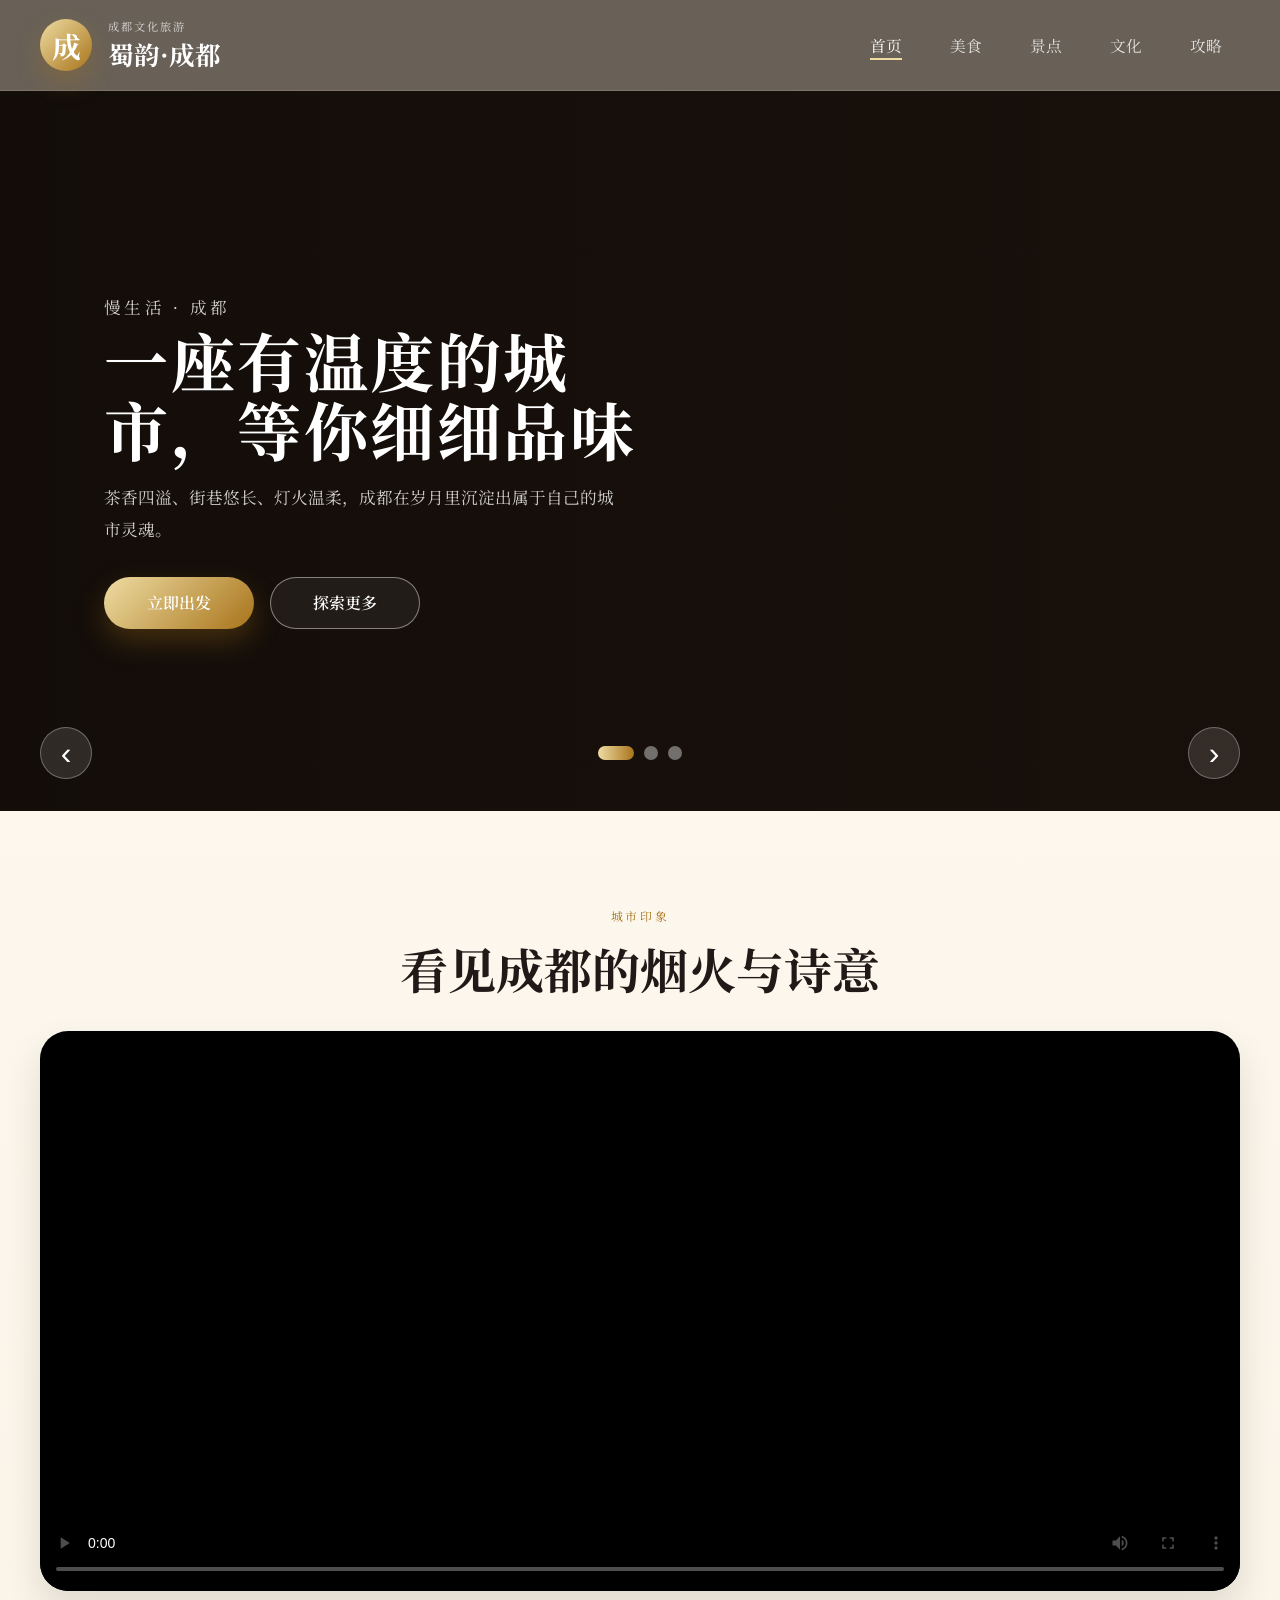
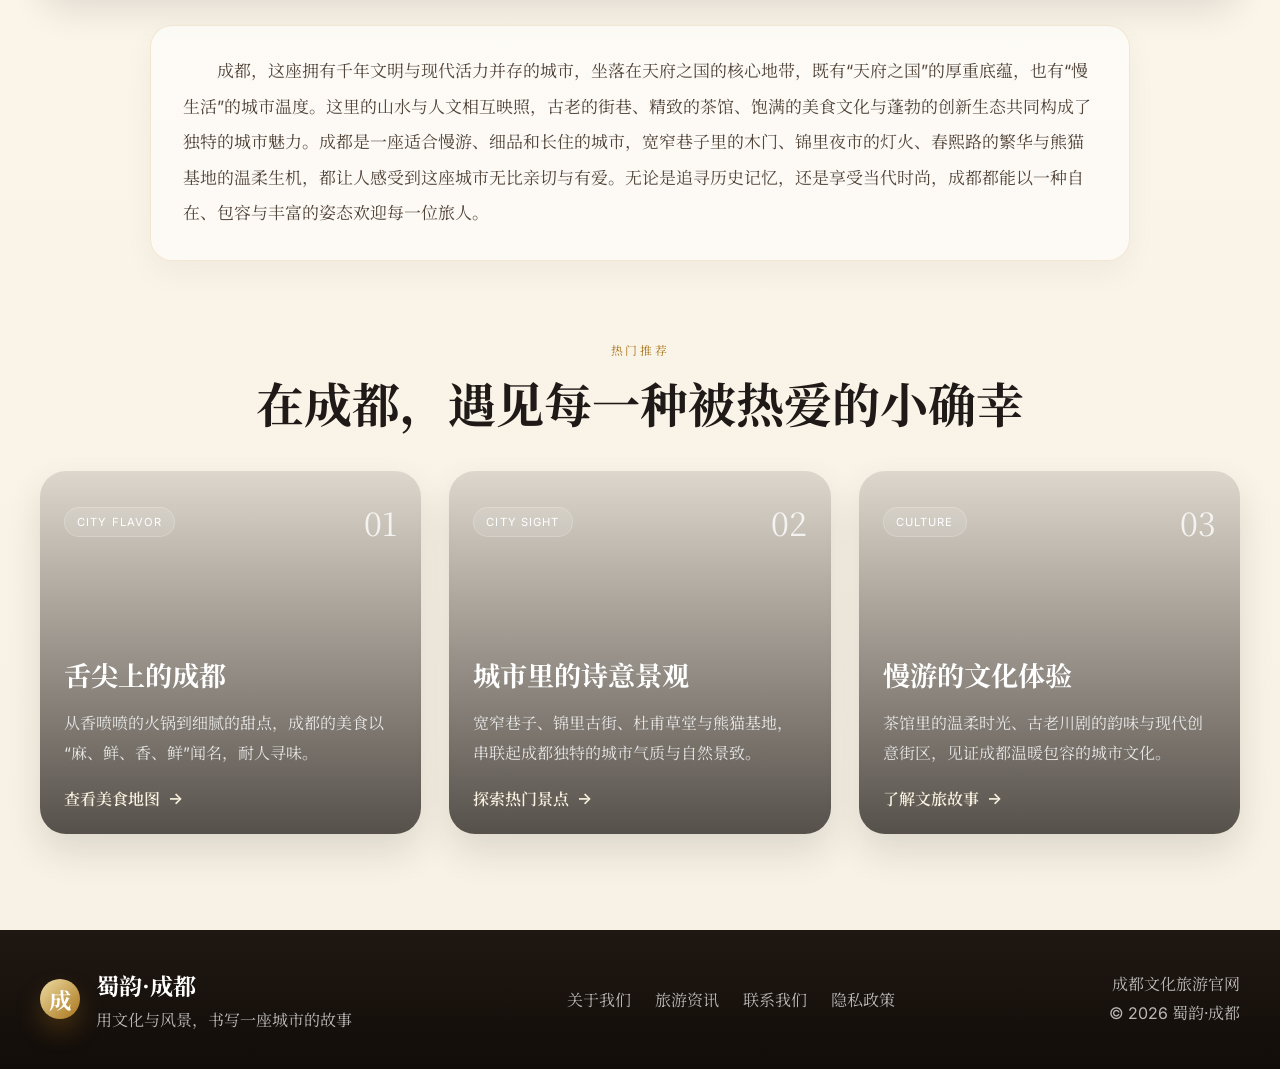
==== index.html @ cf36b1a8 "jk18创建首页" ====
<!DOCTYPE html>
<html lang="zh-CN">
  <head>
    <meta charset="UTF-8" />
    <meta name="viewport" content="width=device-width, initial-scale=1.0" />
    <title>蜀韵·成都</title>
    <meta
      name="description"
      content="成都文化旅游宣传网站首页，展示成都的美食、景点、文化和旅游攻略。"
    />
    <link rel="preconnect" href="https://fonts.googleapis.com" />
    <link rel="preconnect" href="https://fonts.gstatic.com" crossorigin />
    <link
      href="https://fonts.googleapis.com/css2?family=Inter:wght@400;500;600;700;800&family=Noto+Serif+SC:wght@400;500;600;700&display=swap"
      rel="stylesheet"
    />
    <link rel="stylesheet" href="styles.css" />
  </head>
  <body>
    <!-- 网站顶部：包含品牌区与导航区 -->
    <header class="site-header">
      <div class="container header-inner">
        <!-- 品牌标识：logo 与标题 -->
        <div class="brand" aria-label="成都文化旅游品牌">
          <div class="brand-logo" aria-hidden="true">成</div>
          <div class="brand-text">
            <span class="brand-subtitle">成都文化旅游</span>
            <h1>蜀韵·成都</h1>
          </div>
        </div>

        <!-- 主导航：设置首页高亮 -->
        <nav class="main-nav" aria-label="主导航">
          <a class="active" href="#">首页</a>
          <a href="#">美食</a>
          <a href="#">景点</a>
          <a href="#">文化</a>
          <a href="#">攻略</a>
        </nav>
      </div>
    </header>

    <main>
      <!-- Banner 区：采用轮播图形式，至少三张图 -->
      <section class="hero" aria-label="成都旅游轮播图">
        <div class="slider">
          <article class="slide active" aria-label="轮播图 1">
            <div class="slide-content">
              <p class="eyebrow">慢生活 · 成都</p>
              <h2>一座有温度的城市，等你细细品味</h2>
              <p>
                茶香四溢、街巷悠长、灯火温柔，成都在岁月里沉淀出属于自己的城市灵魂。
              </p>
              <div class="cta-group">
                <a href="#" class="primary-btn">立即出发</a>
                <a href="#" class="secondary-btn">探索更多</a>
              </div>
            </div>
          </article>

          <article class="slide" aria-label="轮播图 2">
            <div class="slide-content">
              <p class="eyebrow">川蜀风韵</p>
              <h2>遛娃漫步，遇见活力与烟火</h2>
              <p>
                从宽窄巷子到春熙路，从锦里古街到天府之国的现代创新，成都处处充满惊喜。
              </p>
              <div class="cta-group">
                <a href="#" class="primary-btn">查看路线</a>
                <a href="#" class="secondary-btn">城市印记</a>
              </div>
            </div>
          </article>

          <article class="slide" aria-label="轮播图 3">
            <div class="slide-content">
              <p class="eyebrow">美食城市</p>
              <h2>一口串串香，半城故事在夜色里发光</h2>
              <p>
                宽窄巷子灯火、火锅热气、甜点细腻，成都的味道，让每一天都想再多停留一会儿。
              </p>
              <div class="cta-group">
                <a href="#" class="primary-btn">品味成都</a>
                <a href="#" class="secondary-btn">夜游推荐</a>
              </div>
            </div>
          </article>
        </div>

        <div class="slider-controls container">
          <button class="slider-btn prev" type="button" aria-label="上一张">‹</button>
          <div class="slider-dots" aria-label="轮播指示器">
            <span class="dot active" data-index="0"></span>
            <span class="dot" data-index="1"></span>
            <span class="dot" data-index="2"></span>
          </div>
          <button class="slider-btn next" type="button" aria-label="下一张">›</button>
        </div>
      </section>

      <!-- 视频展示区 -->
      <section class="video-section container" aria-label="成都宣传视频">
        <div class="section-heading">
          <p class="label">城市印象</p>
          <h3>看见成都的烟火与诗意</h3>
        </div>

        <div class="video-card">
          <video controls preload="metadata" poster="https://images.unsplash.com/photo-1514565131-fce0801e5785?auto=format&fit=crop&w=1200&q=80">
            <source src="https://interactive-examples.mdn.mozilla.net/media/cc0-videos/flower.mp4" type="video/mp4" />
            您的浏览器不支持 video 标签。
          </video>
        </div>

        <!-- 成都介绍文案：约 300 字 -->
        <div class="intro-copy">
          <p>
            成都，这座拥有千年文明与现代活力并存的城市，坐落在天府之国的核心地带，既有“天府之国”的厚重底蕴，也有“慢生活”的城市温度。这里的山水与人文相互映照，古老的街巷、精致的茶馆、饱满的美食文化与蓬勃的创新生态共同构成了独特的城市魅力。成都是一座适合慢游、细品和长住的城市，宽窄巷子里的木门、锦里夜市的灯火、春熙路的繁华与熊猫基地的温柔生机，都让人感受到这座城市无比亲切与有爱。无论是追寻历史记忆，还是享受当代时尚，成都都能以一种自在、包容与丰富的姿态欢迎每一位旅人。
          </p>
        </div>
      </section>

      <!-- 补充版块：热门推荐与城市亮点 -->
      <section class="highlights-section" aria-label="成都热门推荐">
        <div class="container">
          <div class="section-heading">
            <p class="label">热门推荐</p>
            <h3>在成都，遇见每一种被热爱的小确幸</h3>
          </div>

          <div class="feature-grid">
            <article class="feature-card card-food">
              <div class="card-top">
                <span class="tag">CITY FLAVOR</span>
                <span class="number">01</span>
              </div>
              <h4>舌尖上的成都</h4>
              <p>
                从香喷喷的火锅到细腻的甜点，成都的美食以“麻、鲜、香、鲜”闻名，耐人寻味。
              </p>
              <a href="#">查看美食地图</a>
            </article>

            <article class="feature-card card-sight">
              <div class="card-top">
                <span class="tag">CITY SIGHT</span>
                <span class="number">02</span>
              </div>
              <h4>城市里的诗意景观</h4>
              <p>
                宽窄巷子、锦里古街、杜甫草堂与熊猫基地，串联起成都独特的城市气质与自然景致。
              </p>
              <a href="#">探索热门景点</a>
            </article>

            <article class="feature-card card-culture">
              <div class="card-top">
                <span class="tag">CULTURE</span>
                <span class="number">03</span>
              </div>
              <h4>慢游的文化体验</h4>
              <p>
                茶馆里的温柔时光、古老川剧的韵味与现代创意街区，见证成都温暖包容的城市文化。
              </p>
              <a href="#">了解文旅故事</a>
            </article>
          </div>
        </div>
      </section>
    </main>

    <!-- 页脚区域 -->
    <footer class="site-footer">
      <div class="container footer-inner">
        <div class="footer-brand">
          <div class="brand-logo small">成</div>
          <div>
            <h4>蜀韵·成都</h4>
            <p>用文化与风景，书写一座城市的故事</p>
          </div>
        </div>

        <div class="footer-links">
          <a href="#">关于我们</a>
          <a href="#">旅游资讯</a>
          <a href="#">联系我们</a>
          <a href="#">隐私政策</a>
        </div>

        <div class="footer-meta">
          <p>成都文化旅游官网</p>
          <p>© 2026 蜀韵·成都</p>
        </div>
      </div>
    </footer>

    <script src="script.js"></script>
  </body>
</html>
---- styles.css ----
/* 全站基础样式：采用暖金色调，整体呈现现代简约风 */
:root {
  --gold-100: #f8f1df;
  --gold-200: #eedca3;
  --gold-300: #dcbf6a;
  --gold-400: #c89d3c;
  --gold-500: #a8741a;
  --ink-900: #1f1a17;
  --ink-700: #52453a;
  --ink-500: #76675c;
  --white: #ffffff;
  --shadow-soft: 0 18px 36px rgba(29, 23, 15, 0.12);
}

* {
  box-sizing: border-box;
}

html {
  scroll-behavior: smooth;
}

body {
  margin: 0;
  font-family: "Inter", "Noto Serif SC", sans-serif;
  color: var(--ink-900);
  background: linear-gradient(180deg, #fffaf0 0%, #f7f1e5 100%);
}

a {
  text-decoration: none;
}

img,
video {
  max-width: 100%;
  display: block;
}

.container {
  width: min(1200px, calc(100% - 48px));
  margin: 0 auto;
}

/* 页头样式 */
.site-header {
  position: sticky;
  top: 0;
  z-index: 20;
  background: rgba(34, 24, 16, 0.68);
  backdrop-filter: blur(12px);
  border-bottom: 1px solid rgba(255, 255, 255, 0.12);
}

.header-inner {
  display: flex;
  align-items: center;
  justify-content: space-between;
  min-height: 90px;
}

.brand {
  display: flex;
  align-items: center;
  gap: 16px;
}

.brand-logo {
  display: grid;
  place-items: center;
  width: 52px;
  height: 52px;
  border-radius: 50%;
  background: linear-gradient(135deg, var(--gold-200), var(--gold-500));
  color: var(--white);
  font-family: "Noto Serif SC", serif;
  font-size: 1.8rem;
  font-weight: 700;
  box-shadow: 0 12px 24px rgba(168, 116, 26, 0.3);
}

.brand-logo.small {
  width: 40px;
  height: 40px;
  font-size: 1.4rem;
}

.brand-text {
  display: flex;
  flex-direction: column;
  gap: 2px;
}

.brand-subtitle {
  font-size: 0.7rem;
  letter-spacing: 0.18em;
  text-transform: uppercase;
  color: rgba(255, 255, 255, 0.75);
}

.brand-text h1 {
  margin: 0;
  font-family: "Noto Serif SC", serif;
  font-size: clamp(1.5rem, 2vw, 2.2rem);
  font-weight: 700;
  color: var(--white);
}

.main-nav {
  display: flex;
  align-items: center;
  gap: 12px;
}

.main-nav a {
  position: relative;
  padding: 12px 18px;
  color: rgba(255, 255, 255, 0.8);
  font-size: 0.98rem;
  transition: color 0.25s ease;
}

.main-nav a::after {
  content: "";
  position: absolute;
  left: 18px;
  right: 18px;
  bottom: 8px;
  height: 2px;
  background: var(--gold-200);
  transform: scaleX(0);
  transform-origin: center;
  transition: transform 0.25s ease;
}

.main-nav a:hover,
.main-nav a.active {
  color: var(--white);
}

.main-nav a:hover::after,
.main-nav a.active::after {
  transform: scaleX(1);
}

/* 轮播图样式 */
.hero {
  position: relative;
  overflow: hidden;
  background: #1a110b;
}

.slider {
  position: relative;
  height: 720px;
}

.slide {
  position: absolute;
  inset: 0;
  opacity: 0;
  visibility: hidden;
  transition: opacity 0.8s ease, visibility 0.8s ease;
  background-size: cover;
  background-position: center;
  display: flex;
  align-items: center;
  justify-content: flex-start;
}

.slide.active {
  opacity: 1;
  visibility: visible;
}

.slide:nth-child(1) {
  background-image: linear-gradient(90deg, rgba(17, 12, 9, 0.72), rgba(17, 12, 9, 0.25)),
    url("https://images.unsplash.com/photo-1501785888041-af3ef285b470?auto=format&fit=crop&w=1600&q=80");
}

.slide:nth-child(2) {
  background-image: linear-gradient(90deg, rgba(17, 12, 9, 0.72), rgba(17, 12, 9, 0.25)),
    url("https://images.unsplash.com/photo-1528127269322-539801943592?auto=format&fit=crop&w=1600&q=80");
}

.slide:nth-child(3) {
  background-image: linear-gradient(90deg, rgba(17, 12, 9, 0.72), rgba(17, 12, 9, 0.25)),
    url("https://images.unsplash.com/photo-1505761671935-60b3a7427bad?auto=format&fit=crop&w=1600&q=80");
}

.slide-content {
  width: min(580px, calc(100% - 80px));
  margin-left: max(24px, calc((100vw - 1200px) / 2 + 64px));
  color: var(--white);
}

.eyebrow {
  margin: 0 0 18px;
  font-size: 0.8rem;
  letter-spacing: 0.2em;
  text-transform: uppercase;
  color: var(--gold-200);
}

.slide-content h2 {
  margin: 0;
  font-family: "Noto Serif SC", serif;
  font-size: clamp(2.5rem, 5vw, 4.4rem);
  line-height: 1.08;
  letter-spacing: 0.04em;
}

.slide-content p {
  margin: 20px 0 0;
  max-width: 510px;
  font-size: 1.04rem;
  line-height: 1.9;
  color: rgba(255, 255, 255, 0.8);
}

.cta-group {
  display: flex;
  flex-wrap: wrap;
  gap: 16px;
  margin-top: 30px;
}

.primary-btn,
.secondary-btn {
  display: inline-flex;
  align-items: center;
  justify-content: center;
  min-width: 150px;
  height: 52px;
  border-radius: 999px;
  font-weight: 600;
  transition: transform 0.2s ease, box-shadow 0.2s ease;
}

.primary-btn {
  background: linear-gradient(135deg, var(--gold-200), var(--gold-500));
  color: var(--white);
  box-shadow: 0 12px 28px rgba(168, 116, 26, 0.32);
}

.secondary-btn {
  border: 1px solid rgba(255, 255, 255, 0.45);
  color: var(--white);
  background: rgba(255, 255, 255, 0.06);
}

.primary-btn:hover,
.secondary-btn:hover {
  transform: translateY(-2px);
}

.slider-controls {
  position: absolute;
  left: 50%;
  bottom: 32px;
  transform: translateX(-50%);
  display: flex;
  align-items: center;
  justify-content: space-between;
  width: min(1200px, calc(100% - 48px));
  z-index: 5;
}

.slider-btn {
  width: 52px;
  height: 52px;
  border: 1px solid rgba(255, 255, 255, 0.3);
  border-radius: 50%;
  background: rgba(255, 255, 255, 0.12);
  color: var(--white);
  font-size: 2rem;
  line-height: 1;
  cursor: pointer;
}

.slider-dots {
  display: flex;
  align-items: center;
  gap: 10px;
}

.dot {
  display: inline-block;
  width: 14px;
  height: 14px;
  border-radius: 50%;
  background: rgba(255, 255, 255, 0.4);
  cursor: pointer;
  transition: all 0.25s ease;
}

.dot.active {
  width: 36px;
  border-radius: 999px;
  background: linear-gradient(90deg, var(--gold-200), var(--gold-500));
}

/* 视频与文案区域 */
.video-section {
  padding: 96px 0 80px;
}

.section-heading {
  margin-bottom: 28px;
  text-align: center;
}

.label {
  margin: 0 0 10px;
  font-size: 0.74rem;
  letter-spacing: 0.22em;
  text-transform: uppercase;
  color: var(--gold-500);
}

.section-heading h3 {
  margin: 0;
  font-family: "Noto Serif SC", serif;
  font-size: clamp(2rem, 4vw, 3rem);
  color: var(--ink-900);
}

.video-card {
  overflow: hidden;
  border-radius: 28px;
  box-shadow: var(--shadow-soft);
  background: #000;
}

.video-card video {
  width: 100%;
  height: 560px;
  object-fit: cover;
}

.intro-copy {
  max-width: 980px;
  margin: 34px auto 0;
  padding: 28px 32px;
  background: rgba(255, 255, 255, 0.58);
  border: 1px solid rgba(200, 157, 60, 0.2);
  border-radius: 22px;
  box-shadow: 0 12px 30px rgba(69, 50, 32, 0.05);
}

.intro-copy p {
  margin: 0;
  font-size: 1.06rem;
  line-height: 2.1;
  color: var(--ink-700);
  text-indent: 2em;
}

/* 热门推荐模块 */
.highlights-section {
  padding: 0 0 96px;
}

.feature-grid {
  display: grid;
  grid-template-columns: repeat(3, minmax(0, 1fr));
  gap: 28px;
  margin-top: 34px;
}

.feature-card {
  position: relative;
  overflow: hidden;
  min-height: 360px;
  padding: 28px 24px 24px;
  border-radius: 26px;
  background-size: cover;
  background-position: center;
  box-shadow: var(--shadow-soft);
  color: var(--white);
}

.feature-card::before {
  content: "";
  position: absolute;
  inset: 0;
  background: linear-gradient(180deg, rgba(18, 12, 9, 0.12), rgba(18, 12, 9, 0.7));
}

.feature-card > * {
  position: relative;
  z-index: 1;
}

.card-food {
  background-image: url("https://images.unsplash.com/photo-1544025162-d76694265947?auto=format&fit=crop&w=900&q=80");
}

.card-sight {
  background-image: url("https://images.unsplash.com/photo-1521295121783-8a321d551ad2?auto=format&fit=crop&w=900&q=80");
}

.card-culture {
  background-image: url("https://images.unsplash.com/photo-1501785888041-af3ef285b470?auto=format&fit=crop&w=900&q=80");
}

.card-top {
  display: flex;
  justify-content: space-between;
  align-items: center;
  margin-bottom: 110px;
}

.tag {
  display: inline-flex;
  align-items: center;
  padding: 7px 12px;
  border-radius: 999px;
  font-size: 0.7rem;
  letter-spacing: 0.1em;
  background: rgba(255, 255, 255, 0.12);
  border: 1px solid rgba(255, 255, 255, 0.2);
}

.number {
  font-family: "Noto Serif SC", serif;
  font-size: 2rem;
  color: rgba(255, 255, 255, 0.8);
}

.feature-card h4 {
  margin: 0 0 14px;
  font-family: "Noto Serif SC", serif;
  font-size: clamp(1.7rem, 2vw, 2.2rem);
}

.feature-card p {
  margin: 0 0 18px;
  color: rgba(255, 255, 255, 0.82);
  line-height: 1.9;
}

.feature-card a {
  display: inline-flex;
  align-items: center;
  color: var(--gold-100);
  font-weight: 600;
}

.feature-card a::after {
  content: "→";
  margin-left: 8px;
}

/* 页脚样式 */
.site-footer {
  background: linear-gradient(180deg, #1f1712, #120d09);
  color: rgba(255, 255, 255, 0.82);
}

.footer-inner {
  display: flex;
  align-items: center;
  justify-content: space-between;
  gap: 20px;
  padding: 38px 0;
}

.footer-brand {
  display: flex;
  align-items: center;
  gap: 16px;
}

.footer-brand h4 {
  margin: 0 0 6px;
  font-family: "Noto Serif SC", serif;
  font-size: 1.45rem;
  color: var(--white);
}

.footer-brand p {
  margin: 0;
  color: rgba(255, 255, 255, 0.7);
}

.footer-links {
  display: flex;
  align-items: center;
  gap: 24px;
}

.footer-links a,
.footer-meta p {
  color: rgba(255, 255, 255, 0.7);
}

.footer-meta {
  text-align: right;
}

.footer-meta p {
  margin: 0;
  line-height: 1.8;
}

/* 响应式布局 */
@media (max-width: 860px) {
  .header-inner {
    flex-direction: column;
    justify-content: center;
    min-height: 120px;
    padding: 16px 0;
  }

  .main-nav {
    flex-wrap: wrap;
    justify-content: center;
  }

  .slider {
    height: 620px;
  }

  .slide-content {
    margin-left: 32px;
    width: min(470px, calc(100% - 48px));
  }

  .video-card video {
    height: 420px;
  }

  .feature-grid {
    grid-template-columns: 1fr;
  }

  .footer-inner {
    flex-direction: column;
    text-align: center;
  }

  .footer-meta {
    text-align: center;
  }
}

@media (max-width: 560px) {
  .slider {
    height: 520px;
  }

  .slide-content h2 {
    font-size: 2.2rem;
  }

  .brand-subtitle {
    letter-spacing: 0.12em;
  }

  .main-nav {
    gap: 4px;
  }

  .main-nav a {
    padding: 8px 12px;
    font-size: 0.86rem;
  }

  .cta-group {
    flex-direction: column;
    align-items: flex-start;
  }

  .primary-btn,
  .secondary-btn {
    width: 100%;
  }

  .video-card video {
    height: 320px;
  }
}
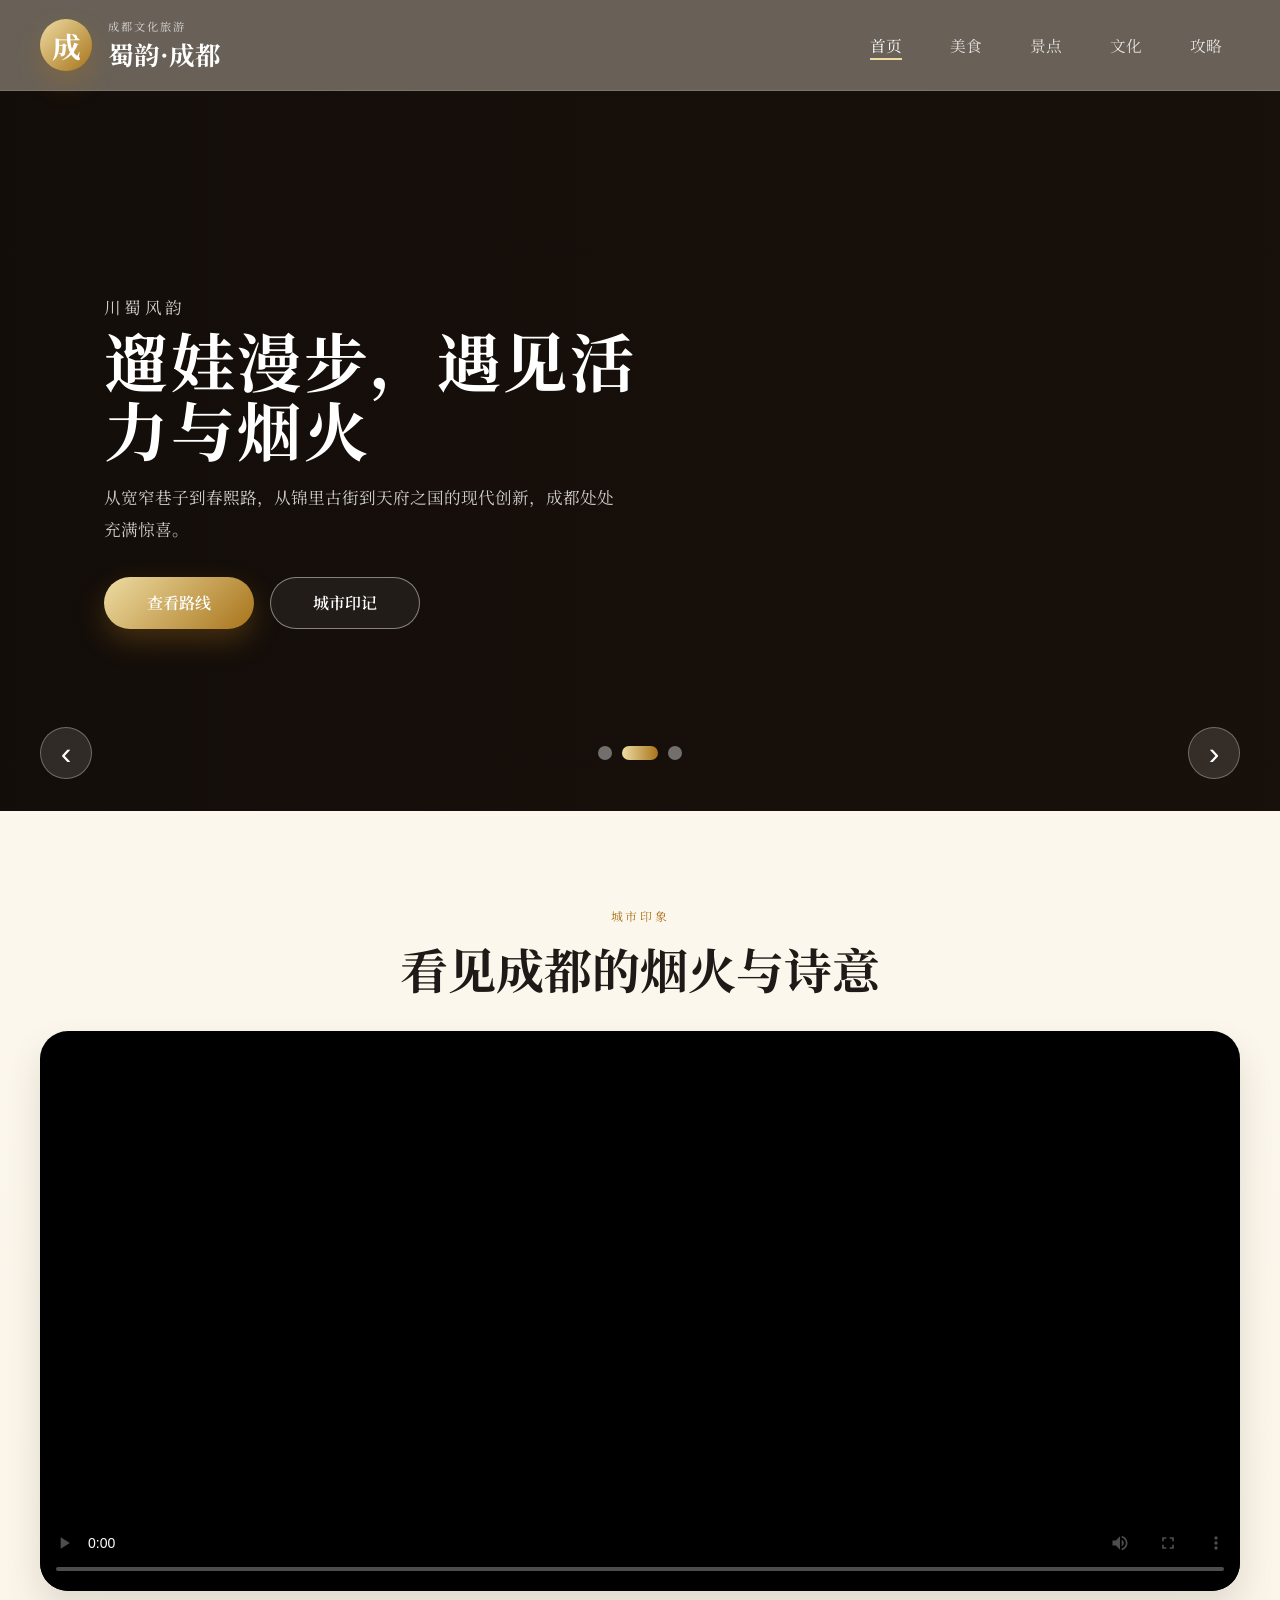
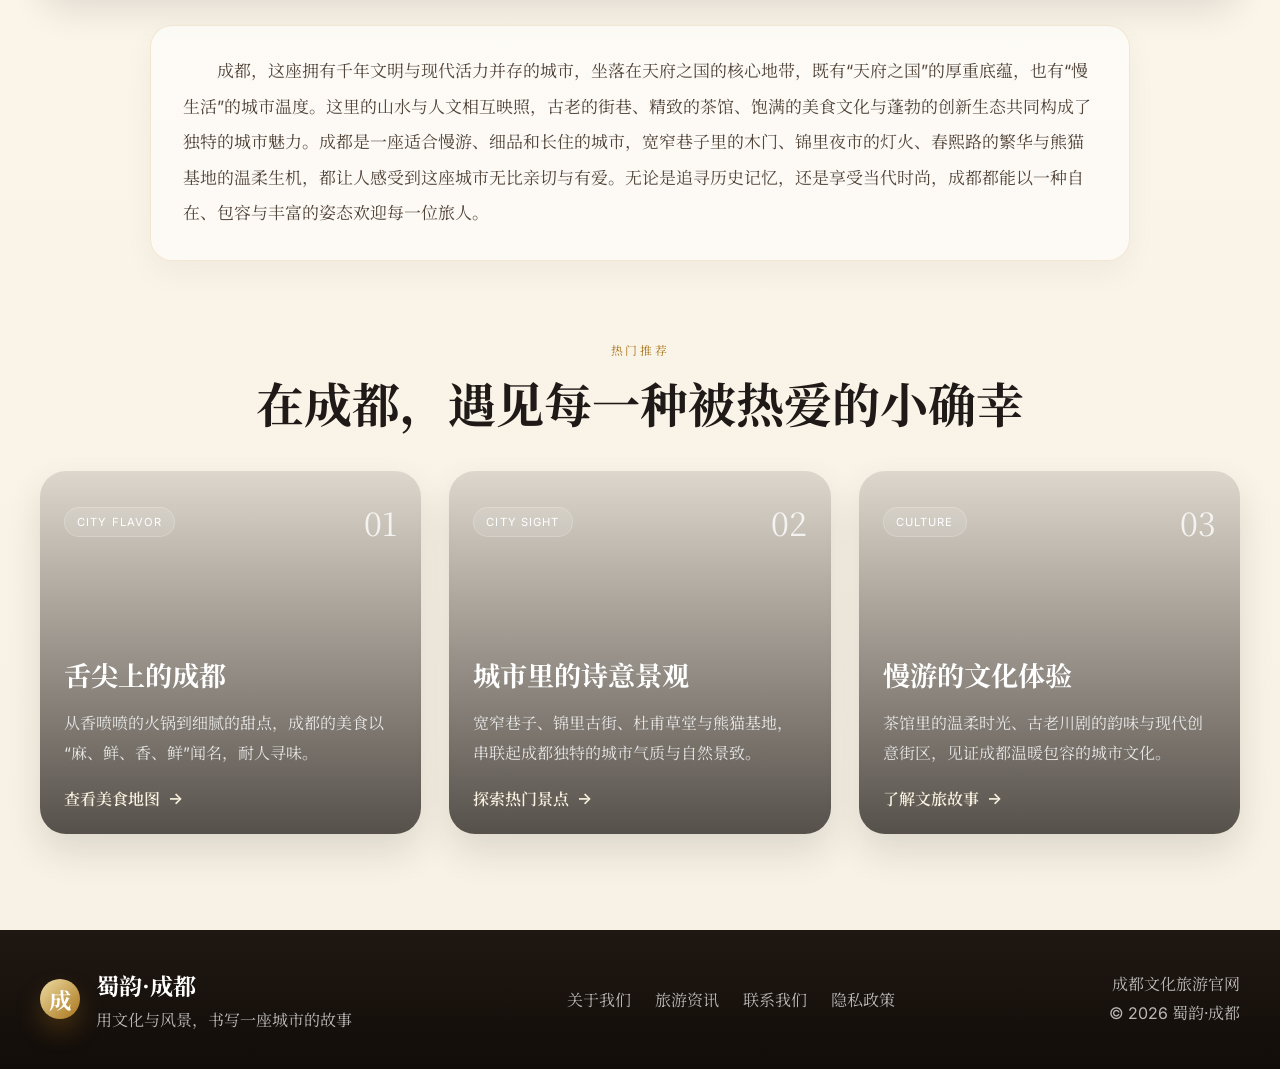
==== commit 8407dbfe: "chengdu" ====
--- a/index.html
+++ b/index.html
@@ -107,7 +107,7 @@
 
         <div class="video-card">
           <video controls preload="metadata" poster="https://images.unsplash.com/photo-1514565131-fce0801e5785?auto=format&fit=crop&w=1200&q=80">
-            <source src="https://interactive-examples.mdn.mozilla.net/media/cc0-videos/flower.mp4" type="video/mp4" />
+            <source src="img/cd1.mp4" type="video/mp4" />
             您的浏览器不支持 video 标签。
           </video>
         </div>
